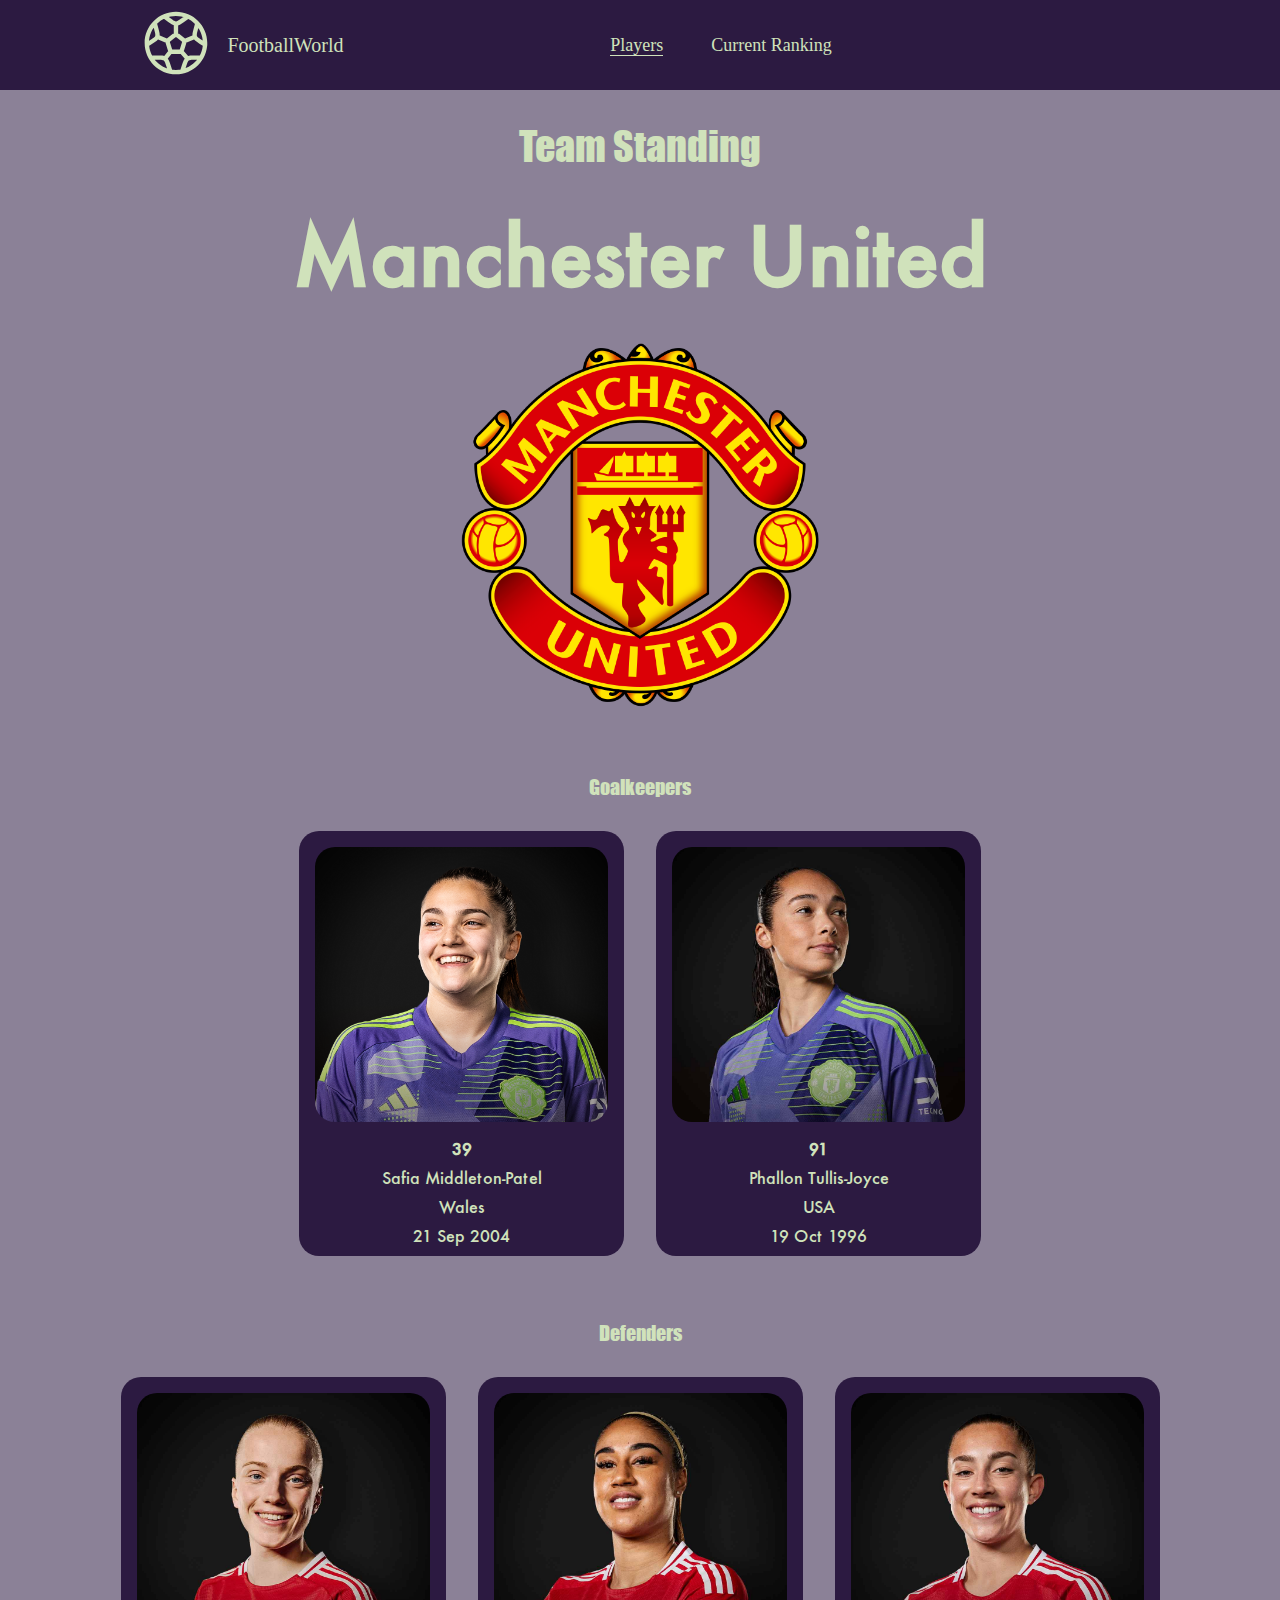
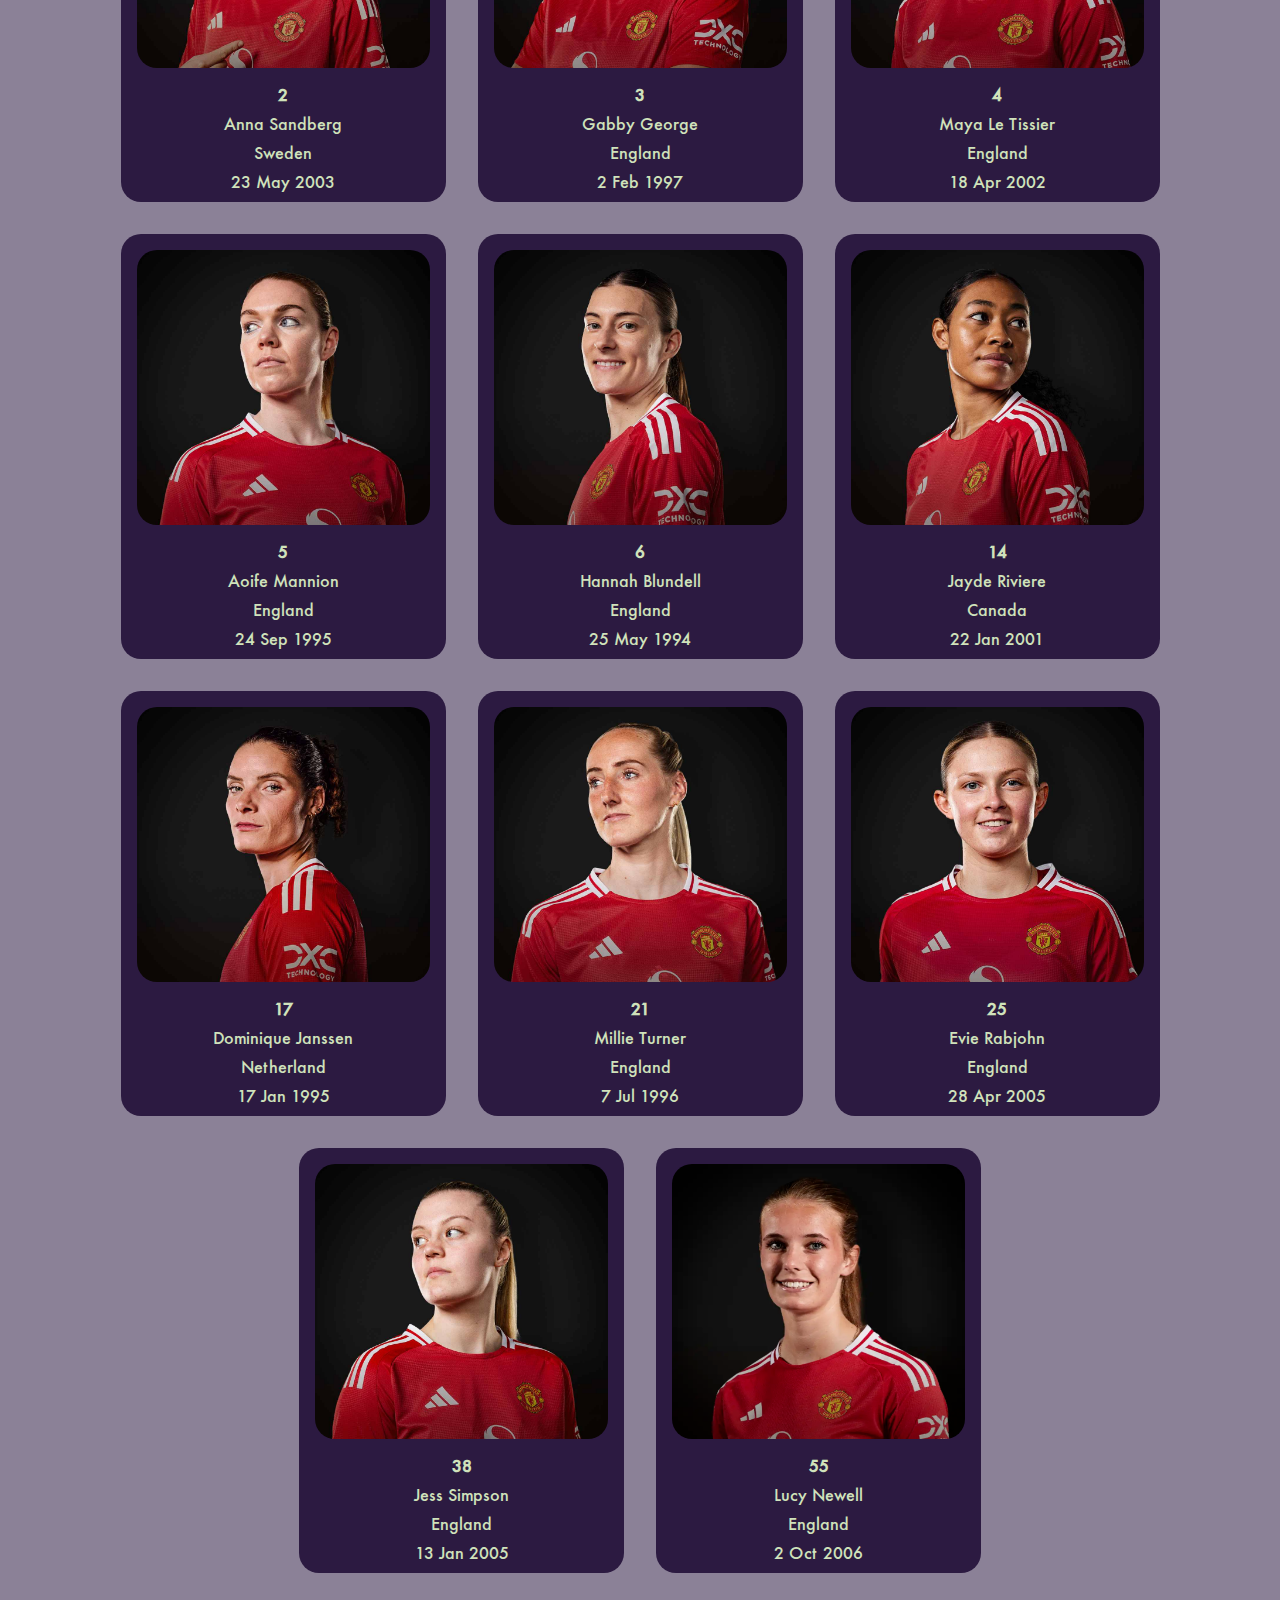
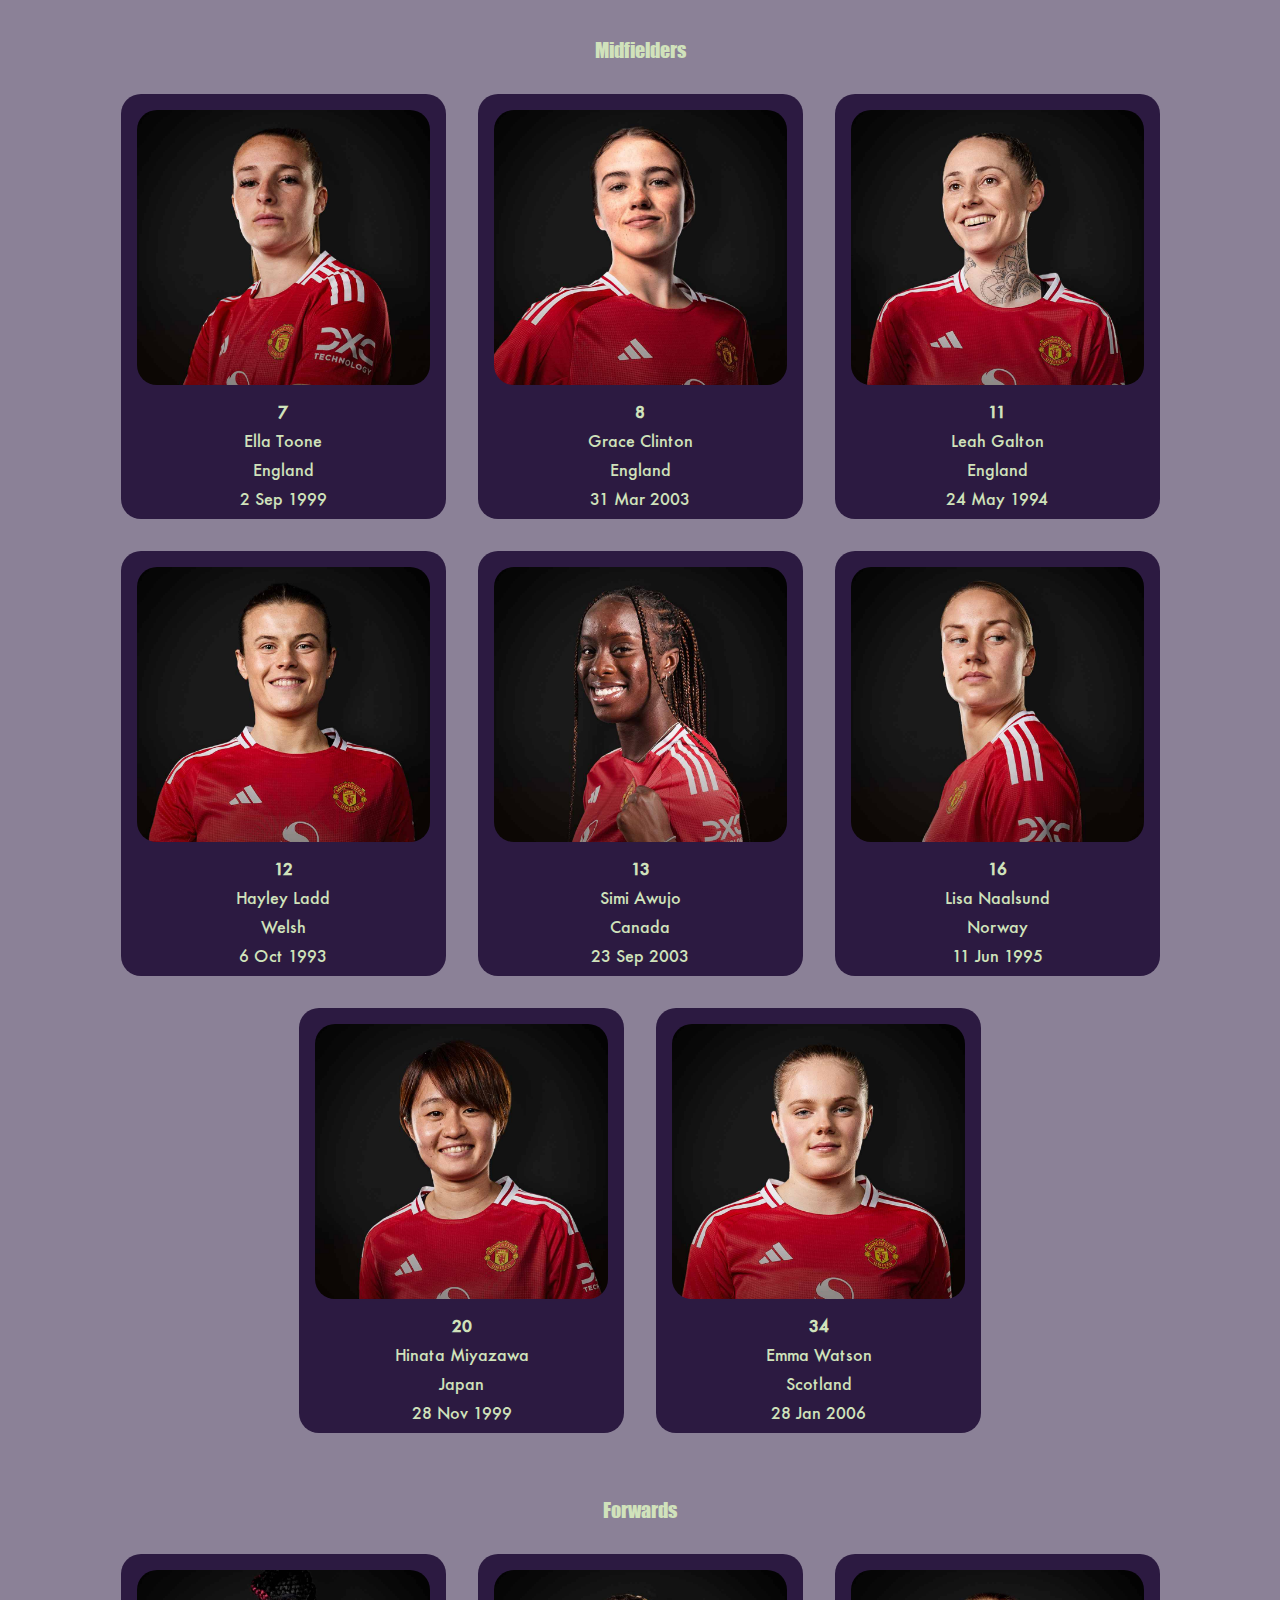
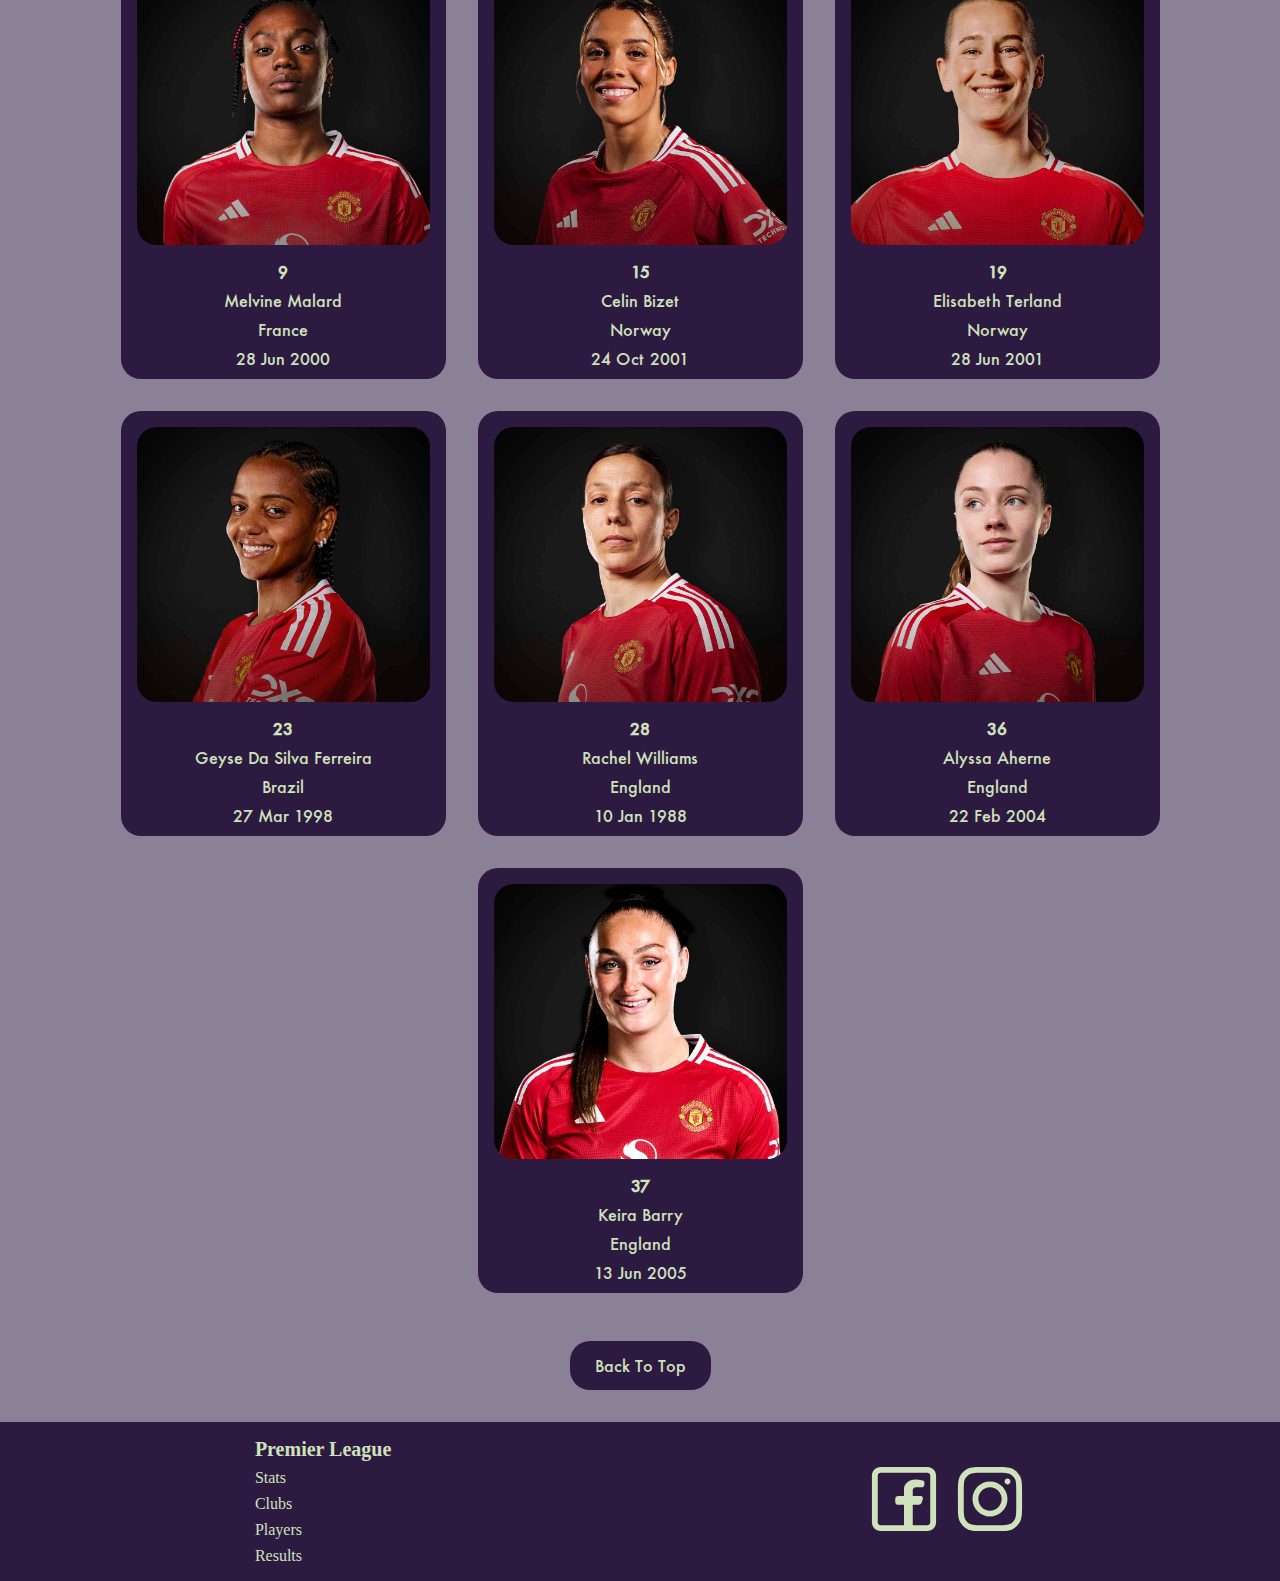
==== src/index.html @ 9501248e "fixed" ====
<!DOCTYPE html>
<html lang="en">
<head>
    <meta charset="UTF-8">
    <meta name="viewport" content="width=device-width, initial-scale=1.0">
    <title>FootballWorld</title>
    <link rel="stylesheet" href="./css/reset.css">
    <link rel="stylesheet" href="./css/variables.css">
    <link rel="stylesheet" href="./css/navbar.css">
    <link rel="stylesheet" href="./css/style.css">
    <link rel="stylesheet" href="./css/footer.css">
</head>
<body>
    <!-- navbar component -->
    <nav class="navbar">
        <!-- navbar logo -->
        <div class="navbar__logo">
            <a href="#" class="navbar__logo-link">
                <img 
                    src="./assets/svg/football-svgrepo-com-2.svg" 
                    alt="FootballWorld logo green"
                    class="navbar__logo-svg"
                    width="70px"
                />
            </a>
            <p class="navbar__logo-title">FootballWorld</p>
        </div>
        <!-- navbar links -->
         <div class="navbar__links">
            <ul class="navbar__links-list">
                <li class="navbar__links-item">
                    <a href="#" class="navbar__link navbar__link--active">Players</a>
                </li>
                <li class="navbar__links-item">
                    <a href="./rankings.html" class="navbar__link">Current Ranking</a>
                </li>
            </ul>
         </div>
         <!-- navbar hamburger menu -->
          <div class="navbar__menu">
            <button class="navbar__toggle">
                <svg 
                    class="navbar__menu-icon"
                    width="50px" 
                    height="800px" 
                    viewBox="0 0 24 24" 
                    fill="none" 
                    xmlns="http://www.w3.org/2000/svg">
                    <g id="SVGRepo_bgCarrier" stroke-width="0"/>
                    <g id="SVGRepo_tracerCarrier" stroke-linecap="round" stroke-linejoin="round"/>
                    <g id="SVGRepo_iconCarrier"> <path d="M1 12C1 11.4477 1.44772 11 2 11H22C22.5523 11 23 11.4477 23 12C23 12.5523 22.5523 13 22 13H2C1.44772 13 1 12.5523 1 12Z" fill="#d0e2bb"/> <path d="M1 4C1 3.44772 1.44772 3 2 3H22C22.5523 3 23 3.44772 23 4C23 4.55228 22.5523 5 22 5H2C1.44772 5 1 4.55228 1 4Z" fill="#d0e2bb"/> <path d="M1 20C1 19.4477 1.44772 19 2 19H22C22.5523 19 23 19.4477 23 20C23 20.5523 22.5523 21 22 21H2C1.44772 21 1 20.5523 1 20Z" fill="#d0e2bb"/> </g>
                </svg>
            </button>
          </div>
    </nav>
    <main>
        <!-- Container header -->
        <div class="container__1">
            <p class="header__secondary">Team Standing</p>
            <h1 class="header__primary">Manchester United</h1>
            <img src="./assets/images/Manchester_United_FC_crest.svg.png" alt="Manchester United team logo" class="team__logo">
        </div>
        <!-- Cards for goalkeepers -->
        <div class="container__cards">
            <p class="cards-1__header">Goalkeepers</p>
            <div class="cards__goalkeepers">
                <div class="cards">
                    <img src="./assets/images/39-Safia-Middleton-Patel_11721851912896.png" alt="Safia Middleton-Patel headshot" class="player__headshot">
                    <ul class="player__facts-list">
                        <li class="player__facts"><b>39</b></li>
                        <li class="player__facts">Safia Middleton-Patel</li>
                        <li class="player__facts">Wales</li>
                        <li class="player__facts">21 Sep 2004</li>
                    </ul>
                </div>
                <div class="cards">
                    <img src="./assets/images/91_Phallon_Tullis_Joyce1719823409273.jpg" alt="Phallon Tullis-Joyce headshot" class="player__headshot">
                    <ul class="player__facts-list">
                        <li class="player__facts"><b>91</b></li>
                        <li class="player__facts">Phallon Tullis-Joyce</li>
                        <li class="player__facts">USA</li>
                        <li class="player__facts">19 Oct 1996</li>
                    </ul>
                </div>
            </div>
        </div>
        <!-- cards for defenders -->
        <div class="container__cards">
            <p class="cards-1__header">Defenders</p>
            <div class="cards__goalkeepers">
                <div class="cards">
                    <img src="./assets/images/Anna Sandberg.jpg" alt="Anna Sandberg headshot" class="player__headshot">
                    <ul class="player__facts-list">
                        <li class="player__facts"><b>2</b></li>
                        <li class="player__facts">Anna Sandberg</li>
                        <li class="player__facts">Sweden</li>
                        <li class="player__facts">23 May 2003</li>
                    </ul>
                </div>
                <div class="cards">
                    <img src="./assets/images/Gabby George.jpg" alt="Gabby George headshot" class="player__headshot">
                    <ul class="player__facts-list">
                        <li class="player__facts"><b>3</b></li>
                        <li class="player__facts">Gabby George</li>
                        <li class="player__facts">England</li>
                        <li class="player__facts">2 Feb 1997</li>
                    </ul>
                </div>
                <div class="cards">
                    <img src="./assets/images/4_Maya_Le_Tissier1719823607557.jpg" alt="Maya le Tissier headshot" class="player__headshot">
                    <ul class="player__facts-list">
                        <li class="player__facts"><b>4</b></li>
                        <li class="player__facts">Maya Le Tissier</li>
                        <li class="player__facts">England</li>
                        <li class="player__facts">18 Apr 2002</li>
                    </ul>
                </div>
                <div class="cards">
                    <img src="./assets/images/5_Aoife_Mannion1719823700356.jpg" alt="Aoife Mannion headshot" class="player__headshot">
                    <ul class="player__facts-list">
                        <li class="player__facts"><b>5</b></li>
                        <li class="player__facts">Aoife Mannion</li>
                        <li class="player__facts">England</li>
                        <li class="player__facts">24 Sep 1995</li>
                    </ul>
                </div>
                <div class="cards">
                    <img src="./assets/images/6_Hannah_Blundell1719823808069.jpg" alt="Hannah Blundell headshot" class="player__headshot">
                    <ul class="player__facts-list">
                        <li class="player__facts"><b>6</b></li>
                        <li class="player__facts">Hannah Blundell</li>
                        <li class="player__facts">England</li>
                        <li class="player__facts">25 May 1994</li>
                    </ul>
                </div>
                <div class="cards">
                    <img src="./assets/images/14_Jayde_Riviere1719823948922.jpg" alt="Jayde Riviere headshot" class="player__headshot">
                    <ul class="player__facts-list">
                        <li class="player__facts"><b>14</b></li>
                        <li class="player__facts">Jayde Riviere</li>
                        <li class="player__facts">Canada</li>
                        <li class="player__facts">22 Jan 2001</li>
                    </ul>
                </div>
                <div class="cards">
                    <img src="./assets/images/dominique janssen.jpg" alt="Dominique Janssen headshot" class="player__headshot">
                    <ul class="player__facts-list">
                        <li class="player__facts"><b>17</b></li>
                        <li class="player__facts">Dominique Janssen</li>
                        <li class="player__facts">Netherland</li>
                        <li class="player__facts">17 Jan 1995</li>
                    </ul>
                </div>
                <div class="cards">
                    <img src="./assets/images/21_Millie_Turner1719824132904.jpg" alt="Millie Turner headshot" class="player__headshot">
                    <ul class="player__facts-list">
                        <li class="player__facts"><b>21</b></li>
                        <li class="player__facts">Millie Turner</li>
                        <li class="player__facts">England</li>
                        <li class="player__facts">7 Jul 1996</li>
                    </ul>
                </div>
                <div class="cards">
                    <img src="./assets/images/25_Evie_Rabjohn1719824242106.jpg" alt="Evie Rabjohn headshot" class="player__headshot">
                    <ul class="player__facts-list">
                        <li class="player__facts"><b>25</b></li>
                        <li class="player__facts">Evie Rabjohn</li>
                        <li class="player__facts">England</li>
                        <li class="player__facts">28 Apr 2005</li>
                    </ul>
                </div>
                <div class="cards">
                    <img src="./assets/images/38_Jess_Simpson1719919515685.jpg" alt="Jess Simpson headshot" class="player__headshot">
                    <ul class="player__facts-list">
                        <li class="player__facts"><b>38</b></li>
                        <li class="player__facts">Jess Simpson</li>
                        <li class="player__facts">England</li>
                        <li class="player__facts">13 Jan 2005</li>
                    </ul>
                </div>
                <div class="cards">
                    <img src="./assets/images/951267_lucy_newell_20241018185623.png" alt="Lucy Newell headshot" class="player__headshot" height="275.406px">
                    <ul class="player__facts-list">
                        <li class="player__facts"><b>55</b></li>
                        <li class="player__facts">Lucy Newell</li>
                        <li class="player__facts">England</li>
                        <li class="player__facts">2 Oct 2006</li>
                    </ul>
                </div>
            </div>
        </div>
        <!-- cards for Midfielders -->
        <div class="container__cards">
            <p class="cards-1__header">Midfielders</p>
            <div class="cards__goalkeepers">
                <div class="cards">
                    <img src="./assets/images/7_Ella_Toone1719824348703.jpg" alt="Ella Toone headshot" class="player__headshot">
                    <ul class="player__facts-list">
                        <li class="player__facts"><b>7</b></li>
                        <li class="player__facts">Ella Toone</li>
                        <li class="player__facts">England</li>
                        <li class="player__facts">2 Sep 1999</li>
                    </ul>
                </div>
                <div class="cards">
                    <img src="./assets/images/26_Grace_Clinton1719825009076.jpg" alt="Grace Clinton headshot" class="player__headshot">
                    <ul class="player__facts-list">
                        <li class="player__facts"><b>8</b></li>
                        <li class="player__facts">Grace Clinton</li>
                        <li class="player__facts">England</li>
                        <li class="player__facts">31 Mar 2003</li>
                    </ul>
                </div>
                <div class="cards">
                    <img src="./assets/images/11_leah_Galton1719824498365.jpg" alt="Leah Galton headshot" class="player__headshot">
                    <ul class="player__facts-list">
                        <li class="player__facts"><b>11</b></li>
                        <li class="player__facts">Leah Galton</li>
                        <li class="player__facts">England</li>
                        <li class="player__facts">24 May 1994</li>
                    </ul>
                </div>
                <div class="cards">
                    <img src="./assets/images/12_Hayley_Ladd1719824648277.jpg" alt="Hayley Ladd headshot" class="player__headshot">
                    <ul class="player__facts-list">
                        <li class="player__facts"><b>12</b></li>
                        <li class="player__facts">Hayley Ladd</li>
                        <li class="player__facts">Welsh</li>
                        <li class="player__facts">6 Oct 1993</li>
                    </ul>
                </div>
                <div class="cards">
                    <img src="./assets/images/simi awujo.jpg" alt="Simi Awujo headshot" class="player__headshot">
                    <ul class="player__facts-list">
                        <li class="player__facts"><b>13</b></li>
                        <li class="player__facts">Simi Awujo</li>
                        <li class="player__facts">Canada</li>
                        <li class="player__facts">23 Sep 2003</li>
                    </ul>
                </div>
                <div class="cards">
                    <img src="./assets/images/16_Lisa_Naalsund1719824799758.jpg" alt="Lisa Naalsund headshot" class="player__headshot">
                    <ul class="player__facts-list">
                        <li class="player__facts"><b>16</b></li>
                        <li class="player__facts">Lisa Naalsund</li>
                        <li class="player__facts">Norway</li>
                        <li class="player__facts">11 Jun 1995</li>
                    </ul>
                </div>
                <div class="cards">
                    <img src="./assets/images/20_Hinata_Miyazawa1719824898223.jpg" alt="Hinata Miyazawa headshot" class="player__headshot">
                    <ul class="player__facts-list">
                        <li class="player__facts"><b>20</b></li>
                        <li class="player__facts">Hinata Miyazawa</li>
                        <li class="player__facts">Japan</li>
                        <li class="player__facts">28 Nov 1999</li>
                    </ul>
                </div>
                <div class="cards">
                    <img src="./assets/images/34_Emma_Watson1719825128028.jpg" alt="Emma Watson headshot" class="player__headshot">
                    <ul class="player__facts-list">
                        <li class="player__facts"><b>34</b></li>
                        <li class="player__facts">Emma Watson</li>
                        <li class="player__facts">Scotland</li>
                        <li class="player__facts">28 Jan 2006</li>
                    </ul>
                </div>
            </div>
        </div>
        <!-- cards for forwards -->
        <div class="container__cards">
            <p class="cards-1__header">Forwards</p>
            <div class="cards__goalkeepers">
                <div class="cards">
                    <img src="./assets/images/9_Melvine_Malard1719825330842.jpg" alt="Melvine Malard headshot" class="player__headshot">
                    <ul class="player__facts-list">
                        <li class="player__facts"><b>9</b></li>
                        <li class="player__facts">Melvine Malard</li>
                        <li class="player__facts">France</li>
                        <li class="player__facts">28 Jun 2000</li>
                    </ul>
                </div>
                <div class="cards">
                    <img src="./assets/images/celin bizet.jpg" alt="Celin Bizet headshot" class="player__headshot">
                    <ul class="player__facts-list">
                        <li class="player__facts"><b>15</b></li>
                        <li class="player__facts">Celin Bizet</li>
                        <li class="player__facts">Norway</li>
                        <li class="player__facts">24 Oct 2001</li>
                    </ul>
                </div>
                <div class="cards">
                    <img src="./assets/images/elisabeth terland.jpg" alt="Elisabeth Terland headshot" class="player__headshot">
                    <ul class="player__facts-list">
                        <li class="player__facts"><b>19</b></li>
                        <li class="player__facts">Elisabeth Terland</li>
                        <li class="player__facts">Norway</li>
                        <li class="player__facts">28 Jun 2001</li>
                    </ul>
                </div>
                <div class="cards">
                    <img src="./assets/images/23_Geyse1719825548315.jpg" alt="Geyse Da Silva Ferreira headshot" class="player__headshot">
                    <ul class="player__facts-list">
                        <li class="player__facts"><b>23</b></li>
                        <li class="player__facts">Geyse Da Silva Ferreira</li>
                        <li class="player__facts">Brazil</li>
                        <li class="player__facts">27 Mar 1998</li>
                    </ul>
                </div>
                <div class="cards">
                    <img src="./assets/images/28_Rachel_Williams1719825641155.jpg" alt="Rachel Williams headshot" class="player__headshot">
                    <ul class="player__facts-list">
                        <li class="player__facts"><b>28</b></li>
                        <li class="player__facts">Rachel Williams</li>
                        <li class="player__facts">England</li>
                        <li class="player__facts">10 Jan 1988</li>
                    </ul>
                </div>
                <div class="cards">
                    <img src="./assets/images/36_Alyssa_Aherne1719919448773.jpg" alt="Alyssa Atherne headshot" class="player__headshot">
                    <ul class="player__facts-list">
                        <li class="player__facts"><b>36</b></li>
                        <li class="player__facts">Alyssa Aherne</li>
                        <li class="player__facts">England</li>
                        <li class="player__facts">22 Feb 2004</li>
                    </ul>
                </div>
                <div class="cards">
                    <img src="./assets/images/37_Kiera_Barry1727697719448.jpg" alt="Keira Barry headshot" class="player__headshot">
                    <ul class="player__facts-list">
                        <li class="player__facts"><b>37</b></li>
                        <li class="player__facts">Keira Barry</li>
                        <li class="player__facts">England</li>
                        <li class="player__facts">13 Jun 2005</li>
                    </ul>
                </div>
            </div>
        </div>
        <!-- back to top button -->
        <div class="button__top">
            <a href="#" class="button__top-link">Back To Top</a>
        </div>
    </main>
    <!-- footer component -->
    <footer>
        <!-- Links -->
        <div class="footer__container">
            <div class="footer__links-container">
                <ul class="footer__links-list">
                    <li class="footer__links-bold"><b>Premier League</b></li>
                    <li class="footer__links">Stats</li>
                    <li class="footer__links">Clubs</li>
                    <li class="footer__links">Players</li>
                    <li class="footer__links">Results</li>
                </ul>
            </div>
            <!-- socials -->
            <div class="footer__socials-container">
                <a href="#" class="footer__facebook-link">
                    <img src="./assets/svg/facebook-svgrepo-com.svg" alt="Facebook logo green" class="footer__facebook-img">
                </a>
                <a href="#" class="footer__instagram-link">
                    <img src="./assets/svg/instagram-svgrepo-com.svg" alt="Instagram logo green" class="footer__instagram-img">
                </a>
            </div>
        </div>
    </footer>
</body>
</html>
---- src/css/variables.css ----
:root {
    --primary-background-color: #2c1a41;
    --secondary-background-color: #8b8197;
    --primary-font-color: #d0e2bb;
    --hover-font-color: #F6F9F1;
    --hover-card-color: #0D0814;
    --secondary-font-color: #DFDAD9;
    --black-font-color: black;
}
---- src/css/navbar.css ----
@font-face {
    font-family: futura;
    src: url(../assets/fonts/Futura.ttf);
}
.navbar {
    width: 100%;
    display: flex;
    justify-content: space-around;
    background-color: var(--primary-background-color);
    padding: 0.5rem;
    align-items: center;
}
/* navbar logo styling */
.navbar__logo {
    display: flex;
    justify-content: center;
    align-items: center;
    gap: 1rem;
}
.navbar__logo-title {
    color: var(--primary-font-color);
    font-size: 1.25rem;
}

/* navbar links styling */
.navbar__links-list {
    display: flex;
    flex-direction: row;
    align-items: center;
    gap: 3rem;
    height: 100%;
}
.navbar__link {
    text-decoration: none;
    color: var(--primary-font-color);
    font-size: 1.125rem;
}
.navbar__links-item > *:hover {
    color: var(--hover-font-color);
    border-bottom-color: var(--hover-font-color);
    transition: border-bottom-color 0.3s linear, color 0.3s linear;
}
.navbar__link--active {
    border-bottom: 1.5px solid var(--primary-font-color);
}

/* navbar hamburger menu styling */
.navbar__toggle {
    visibility: hidden;
    background-color: transparent;
    border: none;
}
.navbar__menu-icon {
    visibility: hidden;
    background-color: none;
    border: none;
    cursor: pointer;
    height: 40px;
    width: 40px;
}

@media screen and (max-width: 770px) {
    .navbar {
        padding-left: 4rem;
        padding-right: 4rem;
    }
    .navbar__links-list {
        visibility: hidden;
    }
    .navbar__toggle {
        visibility: visible;
    }
    .navbar__menu-icon {
        visibility: visible;
    }
}
---- src/css/style.css ----
@font-face {
    font-family: futura;
    src: url(../assets/fonts/Futura.ttf);
}
@font-face {
    font-family: impact;
    src: url(../assets/fonts/impact.ttf);
}

/* styling body */
body {
    width: 100%;
    height: 100%;
    background-color: var(--secondary-background-color);
}
main {
    padding: 2rem;
}

/* styling headers */
.container__1 {
    display: flex;
    flex-direction: column;
    justify-content: center;
    align-items: center;
    gap: 2rem;
}
.header__secondary {
    font-family: impact;
    color: var(--primary-font-color);
    font-size: 2.5rem;
}
.header__primary {
    font-family: futura;
    color: var(--primary-font-color);
    font-size: 5rem;
}
.team__logo {
    width: 30%;
}

/* styling card container for different field possitions */
.container__cards {
    display: flex;
    flex-direction: column;
    align-items: center;
    justify-content: center;
    gap: 2rem;
    padding-top: 4rem;
}
.cards-1__header {
    font-family: impact;
    color: var(--primary-font-color);
    font-size: 1.25rem;
}

/* styling for cards */
.cards__goalkeepers {
    display: flex;
    flex-direction: row;
    gap: 2rem;
    justify-content: center;
    align-items: center;
    flex-wrap: wrap;
    cursor: pointer;
}
.cards {
    background-color: var(--primary-background-color);
    display: flex;
    flex-direction: column;
    padding: 1rem;
    width: 325px;
    height: 425px;
    gap: 1rem;
    border-radius: 20px;
}
.cards__goalkeepers :hover {
    background-color: var(--hover-card-color);
}
.player__headshot {
    border-radius: 20px;
}
.player__facts-list {
    display: flex;
    flex-direction: column;
    gap: 0.5rem;
    justify-content: center;
    align-items: center;
}
.player__facts {
    font-family: futura;
    color: var(--primary-font-color);
    font-size: 1.125;
}

/* back to top button styling */
.button__top {
    display: flex;
    justify-content: center;
    align-items: center;
    padding-top: 3rem ;
}
.button__top-link {
    color: var(--primary-font-color);
    background-color: var(--primary-background-color);
    padding: 14px 25px;
    text-align: center;
    text-decoration: none;
    display: inline-block;
    border-radius: 20px;
    font-family: futura;
}
.button__top-link:hover,
.button__top-link:active {
    background-color: var(--hover-card-color);
    transition: color 0.3s linear;
}

@media screen and (max-width: 770px) {
    .header__primary {
        font-size: 2.813rem;
    }
    .header__secondary {
        font-size: 1.563rem;
    }
}
---- src/css/footer.css ----
@font-face {
    font-family: futura;
    src: url(../assets/fonts/Futura.ttf);
}
/* footer styling */
footer {
    width: 100%;
    background-color: var(--primary-background-color);
}
.footer__container {
    display: flex;
    flex-direction: row;
    justify-content: space-around;
    align-items: center;
    padding: 1rem;
}
.footer__links-container {
    display: flex;
    flex-direction: column;
}
.footer__links-list {
    display: flex;
    flex-direction: column;
    gap: 0.5rem;
}
.footer__links-bold {
    color: var(--primary-font-color);
    font-size: 1.25rem;
}
.footer__links {
    color: var(--primary-font-color);
    font-size: 1.125;
    cursor: pointer;
}
.footer__links:hover {
    color: var(--hover-font-color);
    transition: color 0.3s linear;
}
/* footer social icons styling */
.footer__socials-container {
    display: flex;
    flex-direction: row;
    gap: 1rem;
}
.footer__facebook-img {
    width: 70px;
}
.footer__instagram-img {
    width: 70px;
}

@media screen and (max-width: 641px) {
    .footer__container {
        flex-direction: column;
        gap: 2rem;
        justify-content: center;
        align-items: center;
    }
    .footer__links-list {
        justify-content: center;
        align-items: center;
    }
}
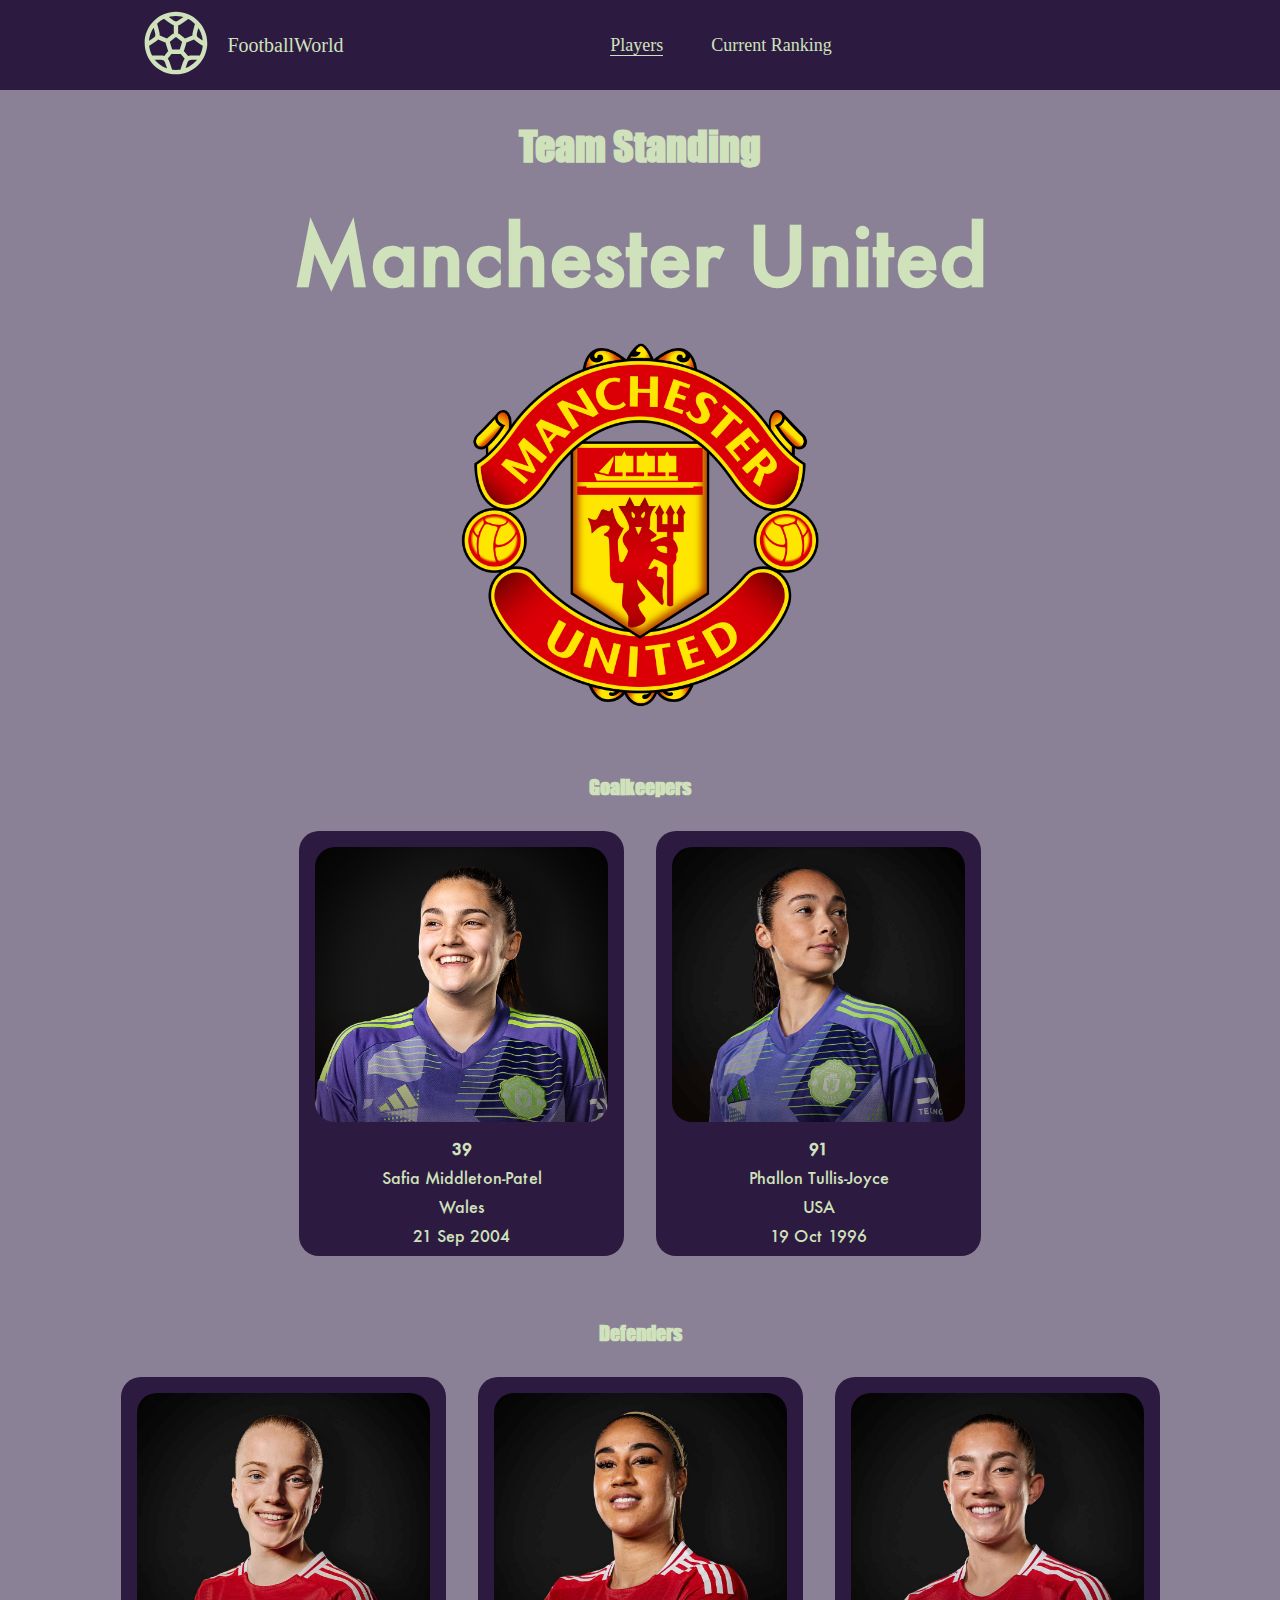
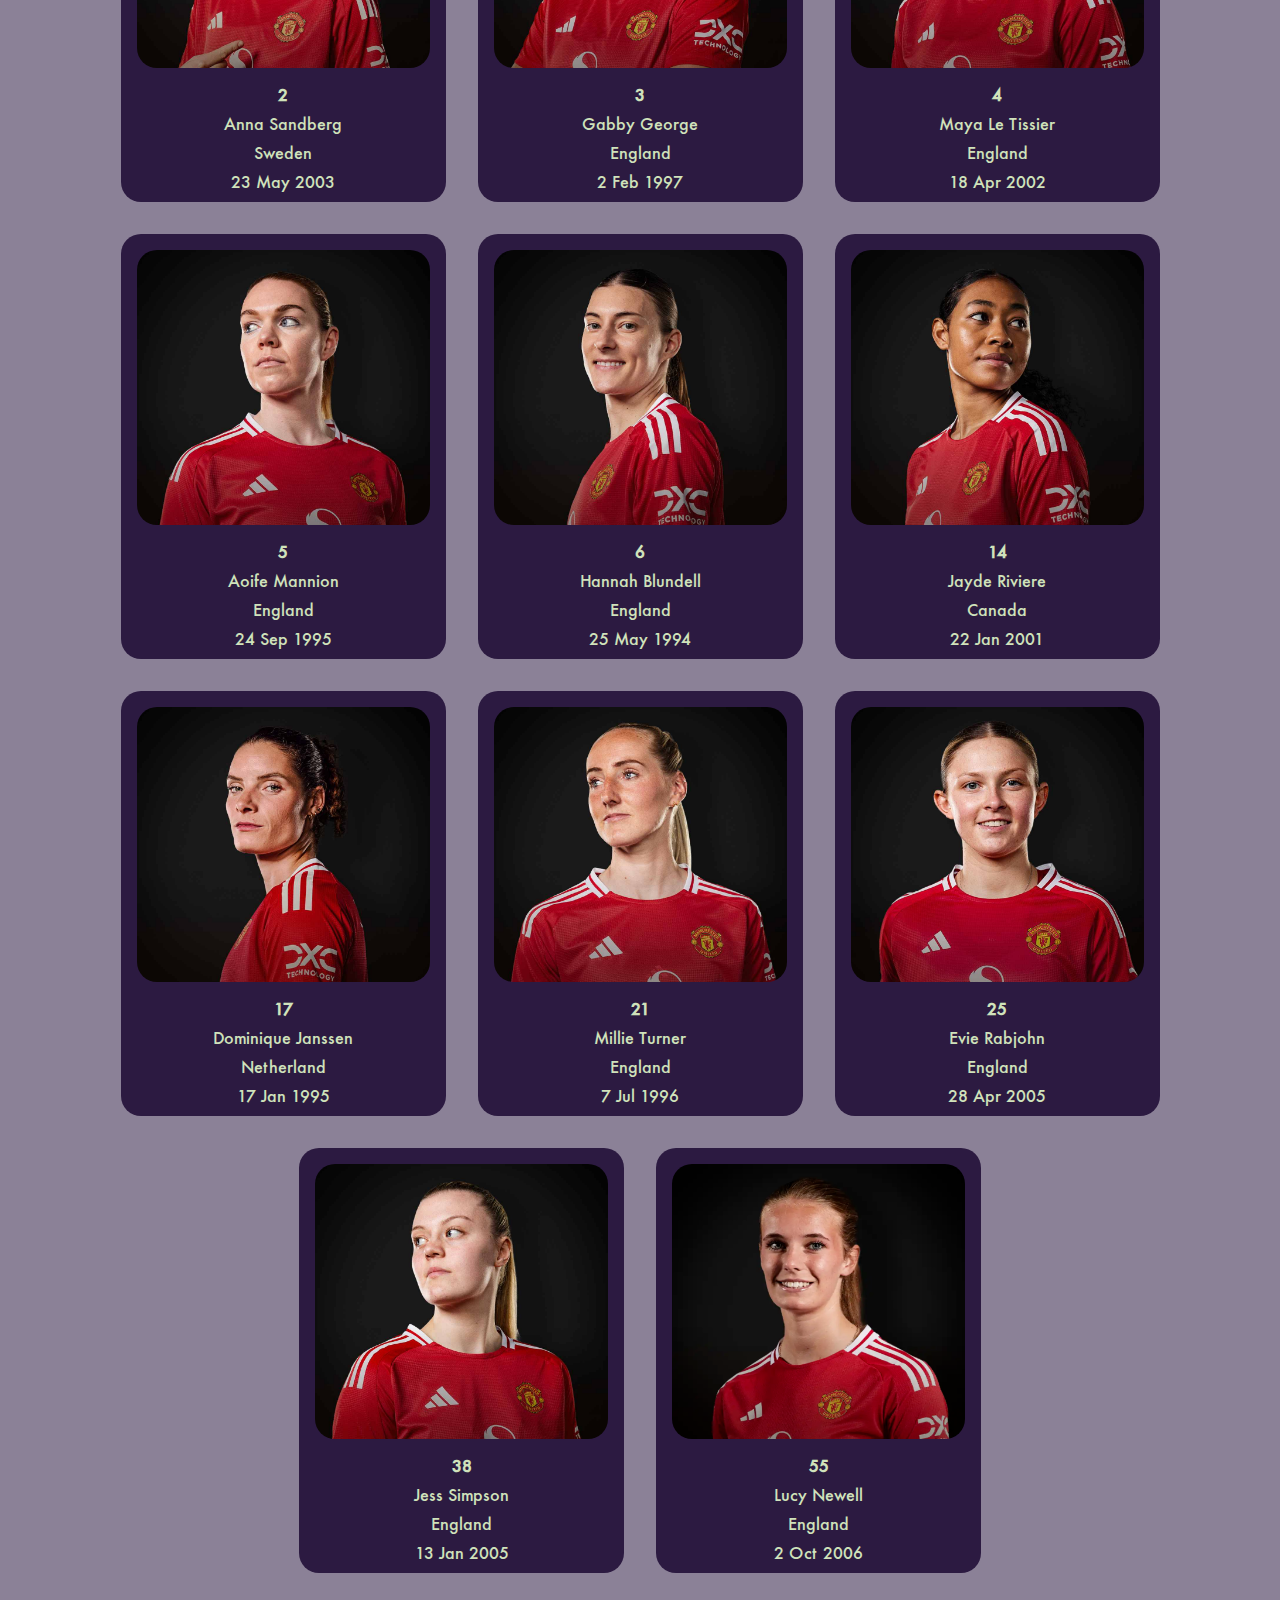
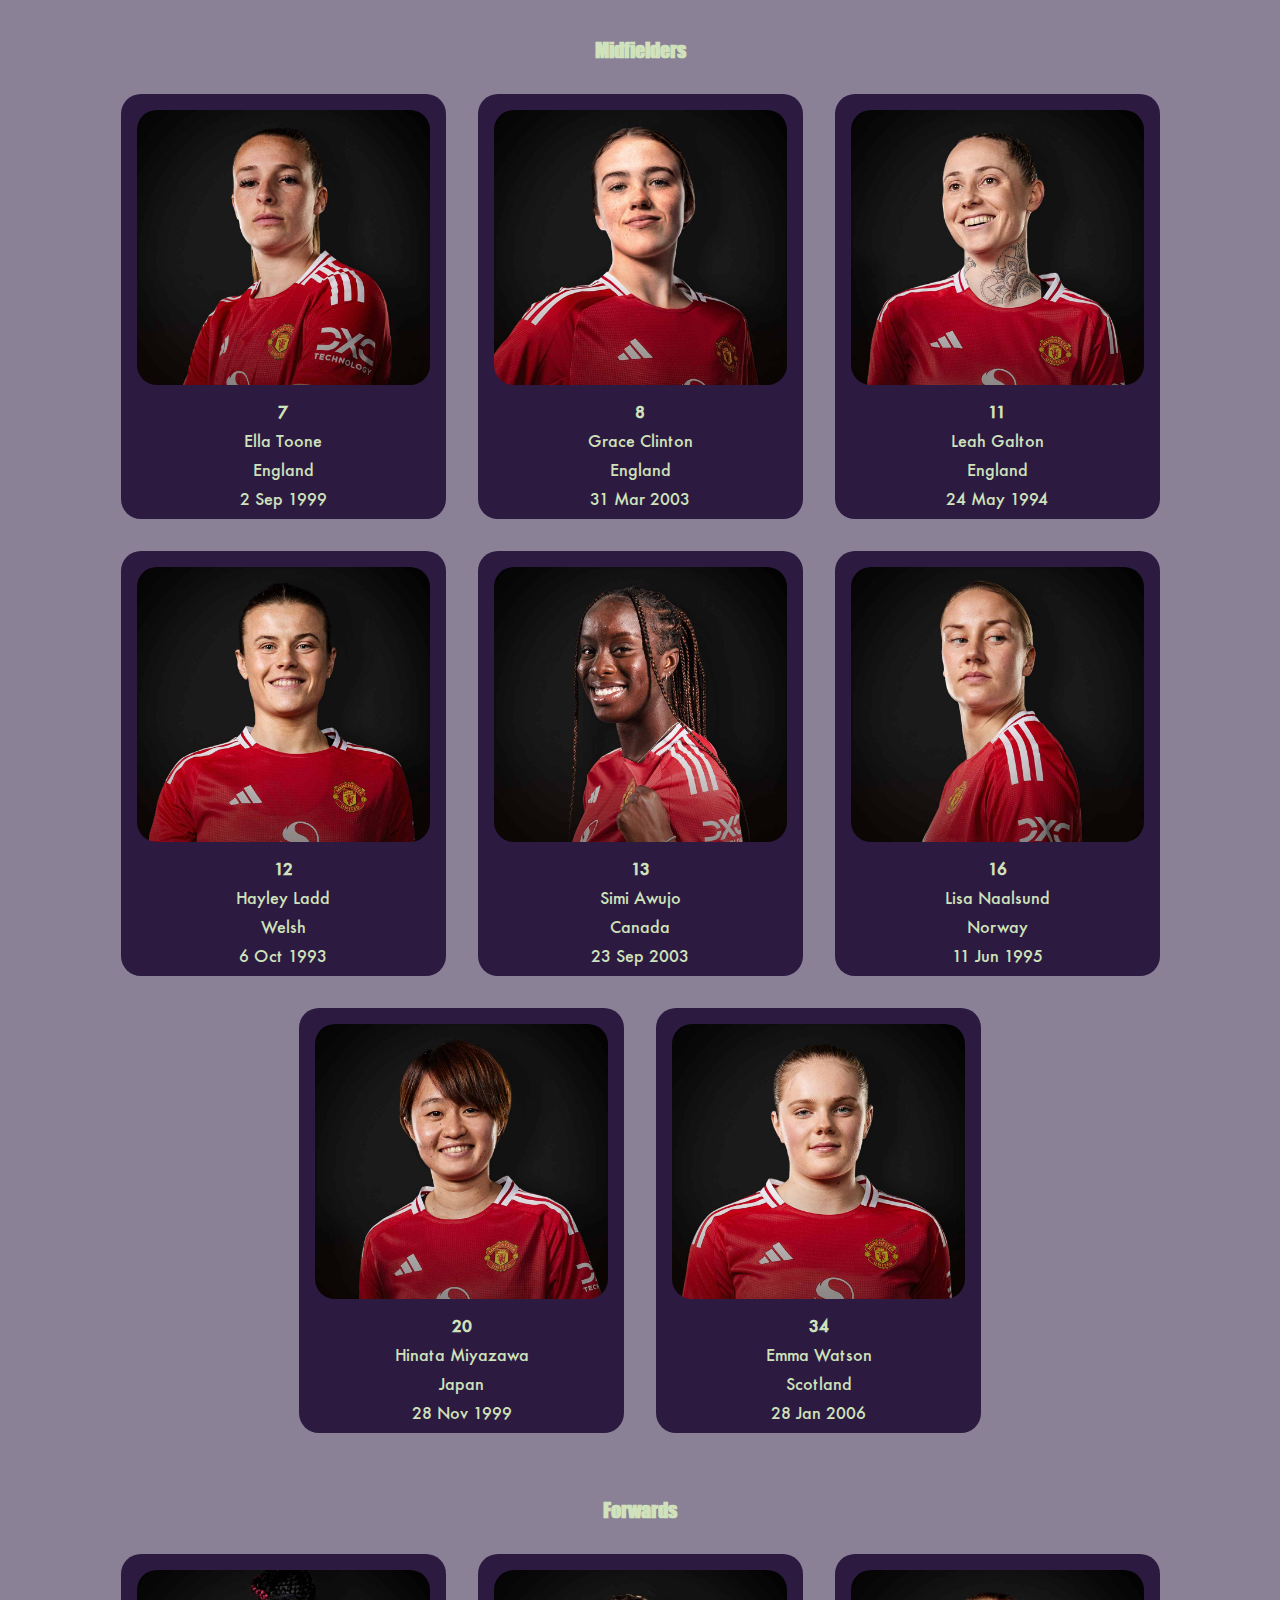
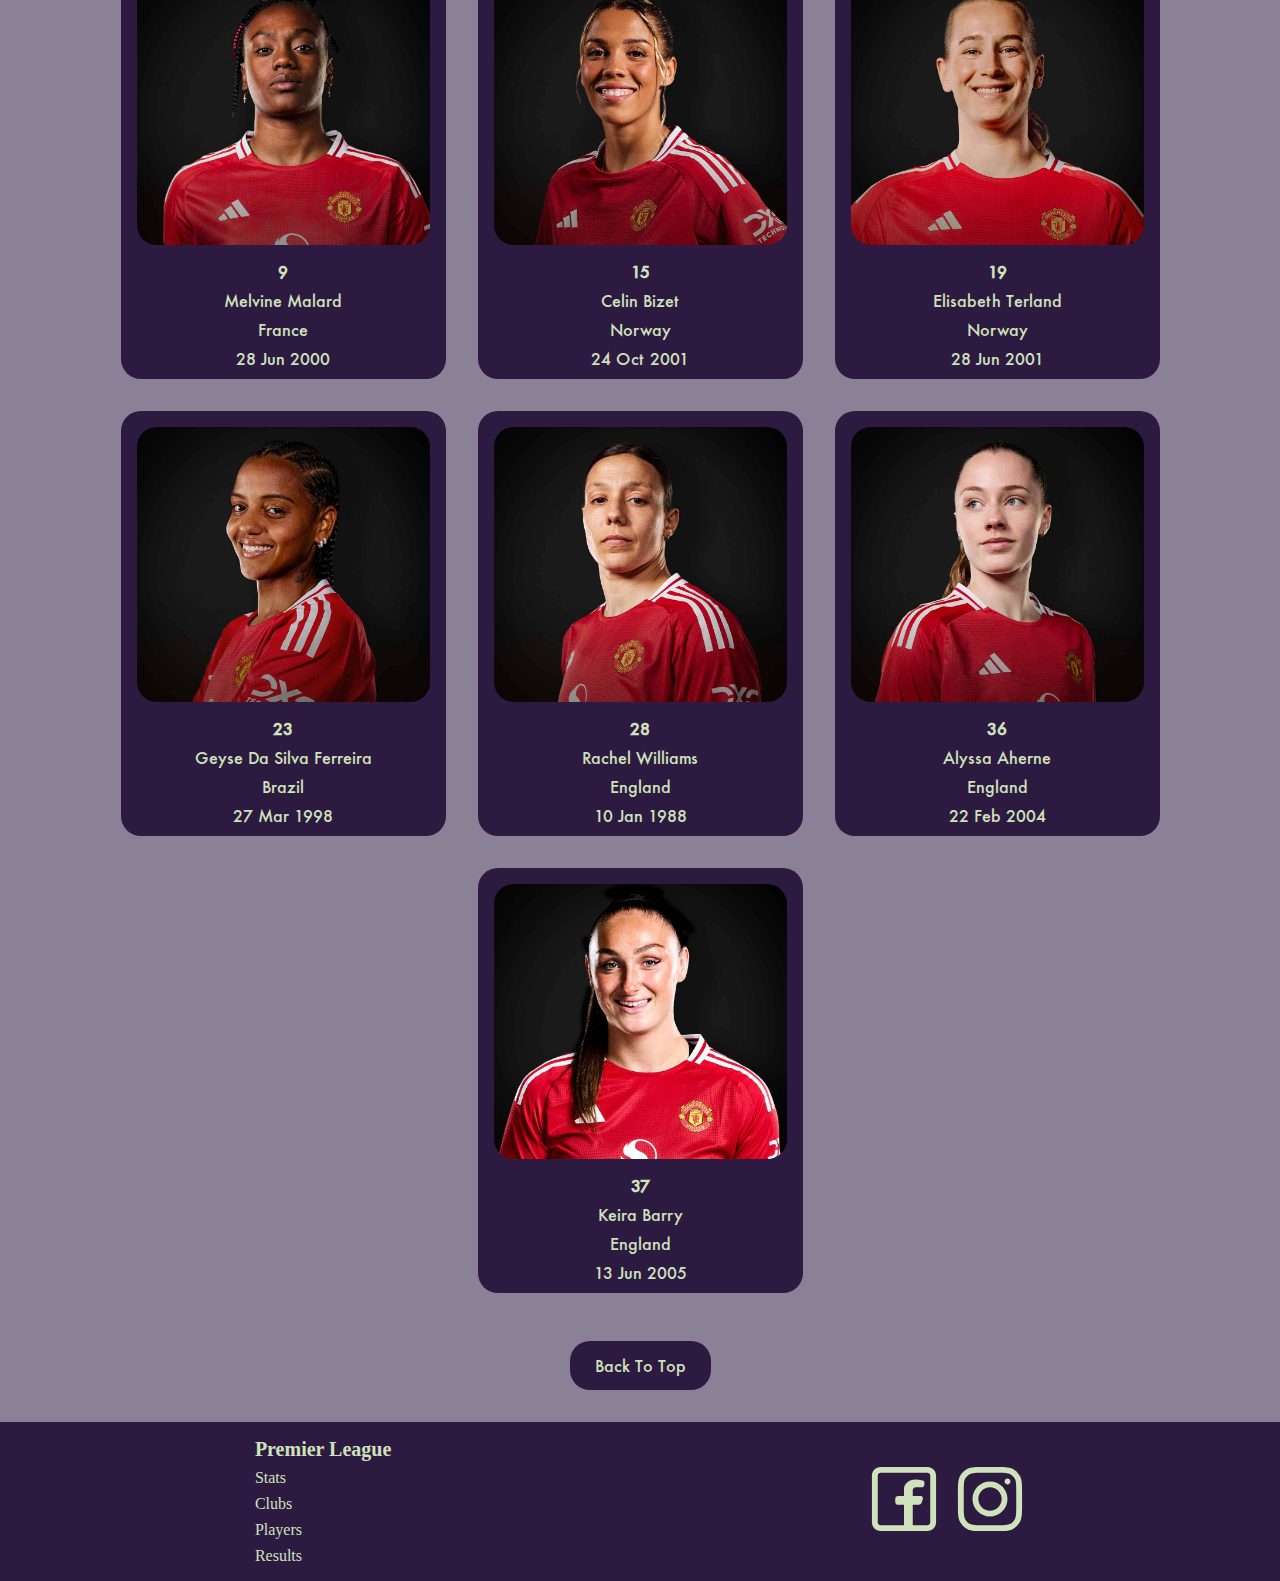
==== commit 064a7c84: "made changes to h tags" ====
--- a/src/index.html
+++ b/src/index.html
@@ -56,13 +56,13 @@
     <main>
         <!-- Container header -->
         <div class="container__1">
-            <p class="header__secondary">Team Standing</p>
+            <h2 class="header__secondary">Team Standing</h2>
             <h1 class="header__primary">Manchester United</h1>
             <img src="./assets/images/Manchester_United_FC_crest.svg.png" alt="Manchester United team logo" class="team__logo">
         </div>
         <!-- Cards for goalkeepers -->
         <div class="container__cards">
-            <p class="cards-1__header">Goalkeepers</p>
+            <h3 class="cards-1__header">Goalkeepers</h3>
             <div class="cards__goalkeepers">
                 <div class="cards">
                     <img src="./assets/images/39-Safia-Middleton-Patel_11721851912896.png" alt="Safia Middleton-Patel headshot" class="player__headshot">
@@ -86,7 +86,7 @@
         </div>
         <!-- cards for defenders -->
         <div class="container__cards">
-            <p class="cards-1__header">Defenders</p>
+            <h3 class="cards-1__header">Defenders</h3>
             <div class="cards__goalkeepers">
                 <div class="cards">
                     <img src="./assets/images/Anna Sandberg.jpg" alt="Anna Sandberg headshot" class="player__headshot">
@@ -191,7 +191,7 @@
         </div>
         <!-- cards for Midfielders -->
         <div class="container__cards">
-            <p class="cards-1__header">Midfielders</p>
+            <h3 class="cards-1__header">Midfielders</h3>
             <div class="cards__goalkeepers">
                 <div class="cards">
                     <img src="./assets/images/7_Ella_Toone1719824348703.jpg" alt="Ella Toone headshot" class="player__headshot">
@@ -269,7 +269,7 @@
         </div>
         <!-- cards for forwards -->
         <div class="container__cards">
-            <p class="cards-1__header">Forwards</p>
+            <h3 class="cards-1__header">Forwards</h3>
             <div class="cards__goalkeepers">
                 <div class="cards">
                     <img src="./assets/images/9_Melvine_Malard1719825330842.jpg" alt="Melvine Malard headshot" class="player__headshot">
--- a/src/css/style.css
+++ b/src/css/style.css
@@ -12,6 +12,7 @@
     width: 100%;
     height: 100%;
     background-color: var(--secondary-background-color);
+    min-width: 300px;
 }
 main {
     padding: 2rem;
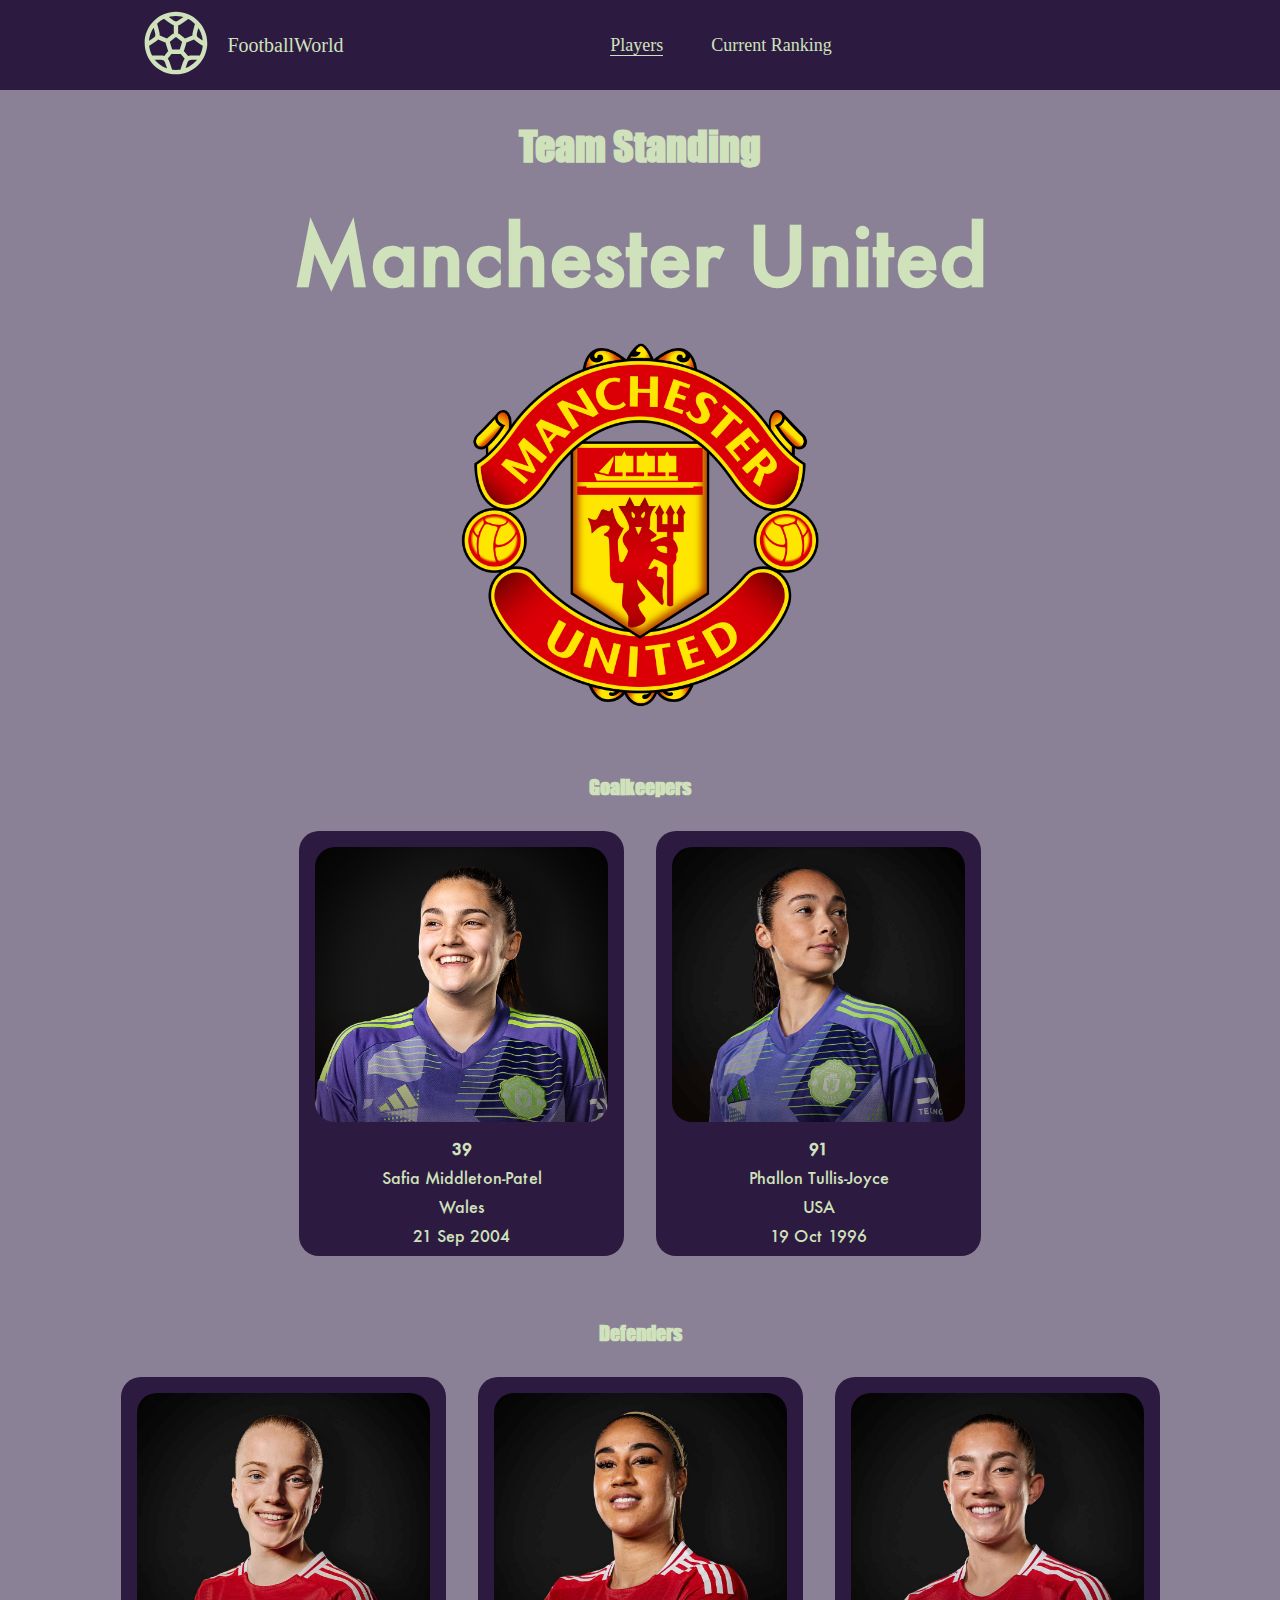
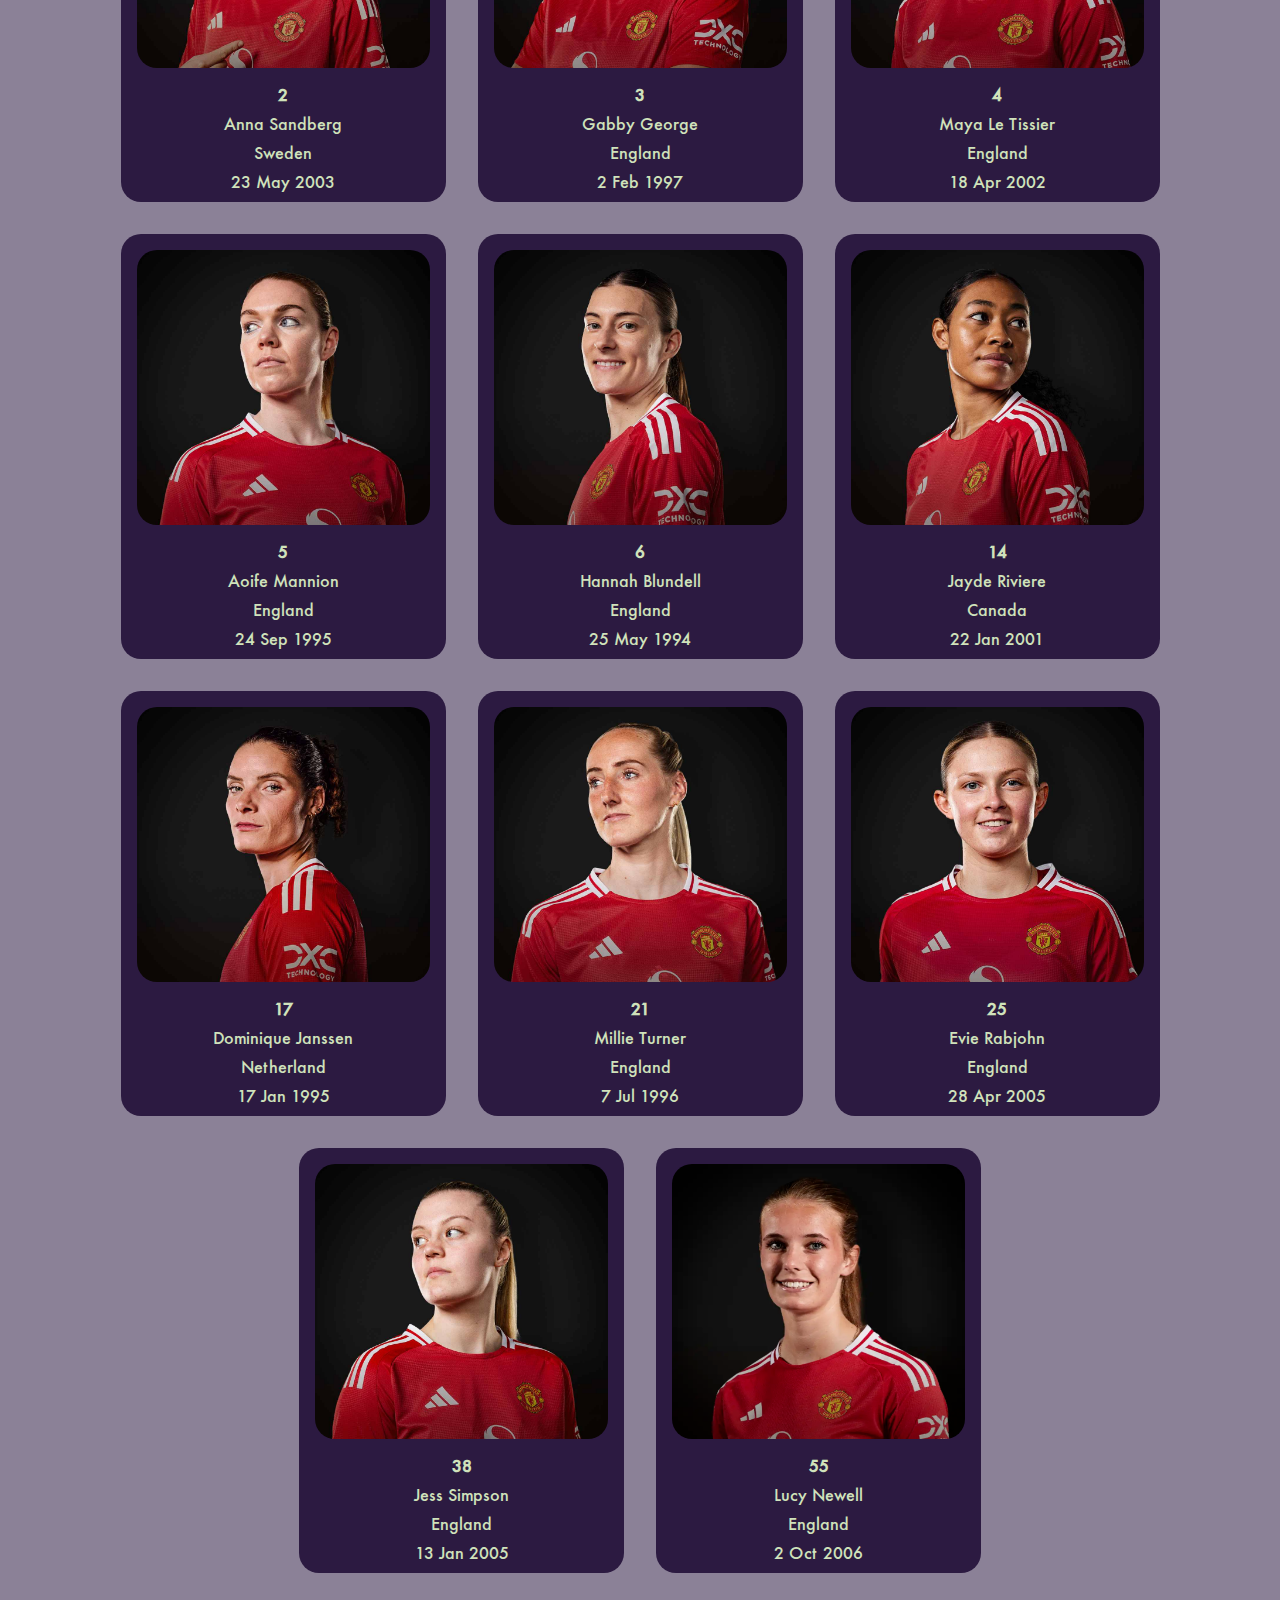
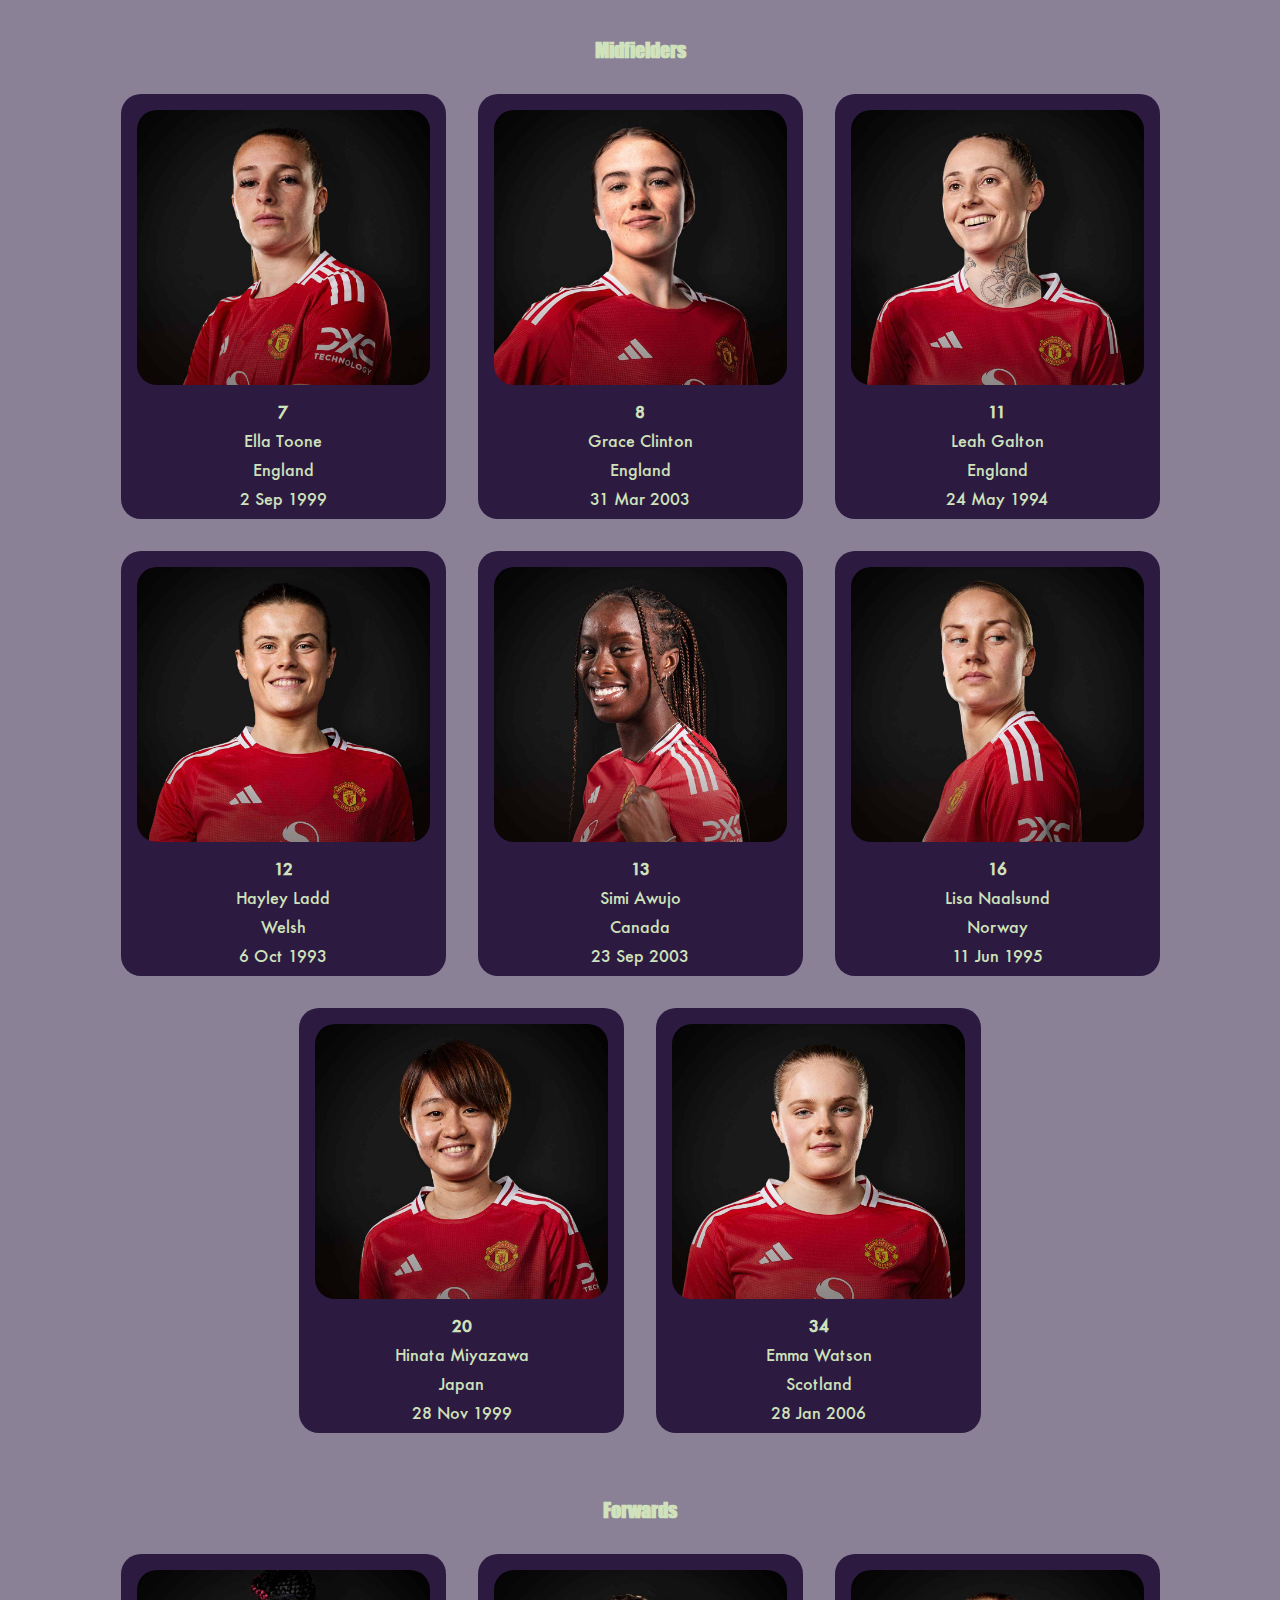
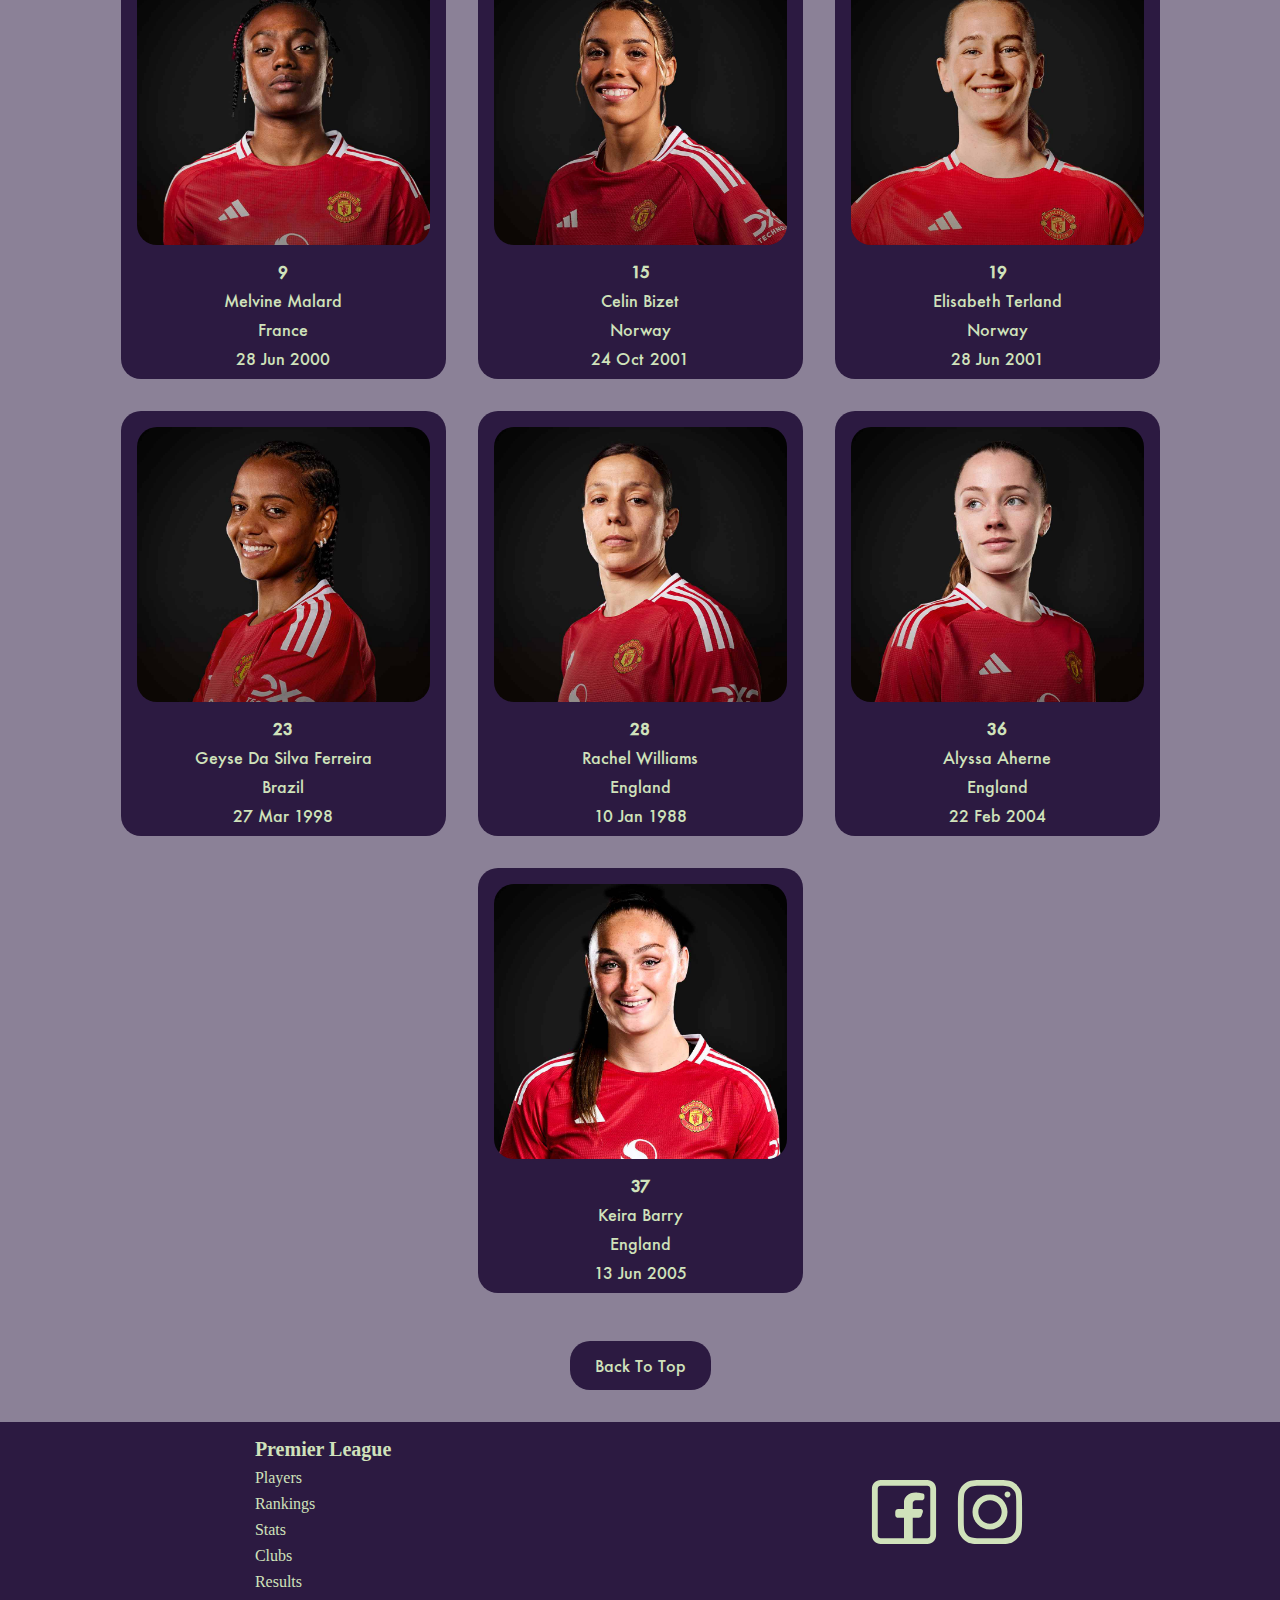
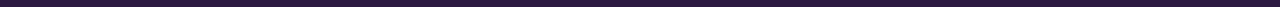
==== commit 2fd56262: "added phone view" ====
--- a/src/index.html
+++ b/src/index.html
@@ -42,7 +42,7 @@
                 <svg 
                     class="navbar__menu-icon"
                     width="50px" 
-                    height="800px" 
+                    height="50px" 
                     viewBox="0 0 24 24" 
                     fill="none" 
                     xmlns="http://www.w3.org/2000/svg">
@@ -348,10 +348,11 @@
             <div class="footer__links-container">
                 <ul class="footer__links-list">
                     <li class="footer__links-bold"><b>Premier League</b></li>
-                    <li class="footer__links">Stats</li>
-                    <li class="footer__links">Clubs</li>
-                    <li class="footer__links">Players</li>
-                    <li class="footer__links">Results</li>
+                    <li class="footer__links"><a href="./index.html" class="footer__links">Players</a></li>
+                    <li class="footer__links"><a href="./rankings.html" class="footer__links">Rankings</a></li>
+                    <li class="footer__links"><a href="#" class="footer__links">Stats</a></li>
+                    <li class="footer__links"><a href="#" class="footer__links">Clubs</a></li>
+                    <li class="footer__links"><a href="#" class="footer__links">Results</a></li>
                 </ul>
             </div>
             <!-- socials -->
--- a/src/css/navbar.css
+++ b/src/css/navbar.css
@@ -1,3 +1,4 @@
+/* fonts */
 @font-face {
     font-family: futura;
     src: url(../assets/fonts/Futura.ttf);
@@ -59,6 +60,7 @@
     width: 40px;
 }
 
+/* media queries */
 @media screen and (max-width: 770px) {
     .navbar {
         padding-left: 4rem;
@@ -74,3 +76,24 @@
         visibility: visible;
     }
 }
+
+@media screen and (max-width: 400px) {
+    .navbar {
+        width: 100%;
+        gap: 2rem;
+    }
+    .navbar__logo-svg {
+        width: 50px;
+        height: auto;
+    }
+    .navbar__logo {
+        gap: 1rem;
+    }
+    .navbar__links-list {
+        display: none;
+    }
+    .navbar__menu-icon {
+        width: 30px;
+        height: 30px;
+    }
+}
--- a/src/css/style.css
+++ b/src/css/style.css
@@ -1,3 +1,4 @@
+/* fonts */
 @font-face {
     font-family: futura;
     src: url(../assets/fonts/Futura.ttf);
@@ -117,6 +118,7 @@
     transition: color 0.3s linear;
 }
 
+/* media queries */
 @media screen and (max-width: 770px) {
     .header__primary {
         font-size: 2.813rem;
@@ -125,3 +127,12 @@
         font-size: 1.563rem;
     }
 }
+
+@media screen and (max-width: 400px) {
+    .header__primary {
+        font-size: 1.875rem;
+    }
+    .header__secondary {
+        font-size: 1.563rem;
+    }
+}
--- a/src/css/footer.css
+++ b/src/css/footer.css
@@ -1,3 +1,4 @@
+/* fonts */
 @font-face {
     font-family: futura;
     src: url(../assets/fonts/Futura.ttf);
@@ -49,6 +50,7 @@
     width: 70px;
 }
 
+/* media queries */
 @media screen and (max-width: 641px) {
     .footer__container {
         flex-direction: column;
